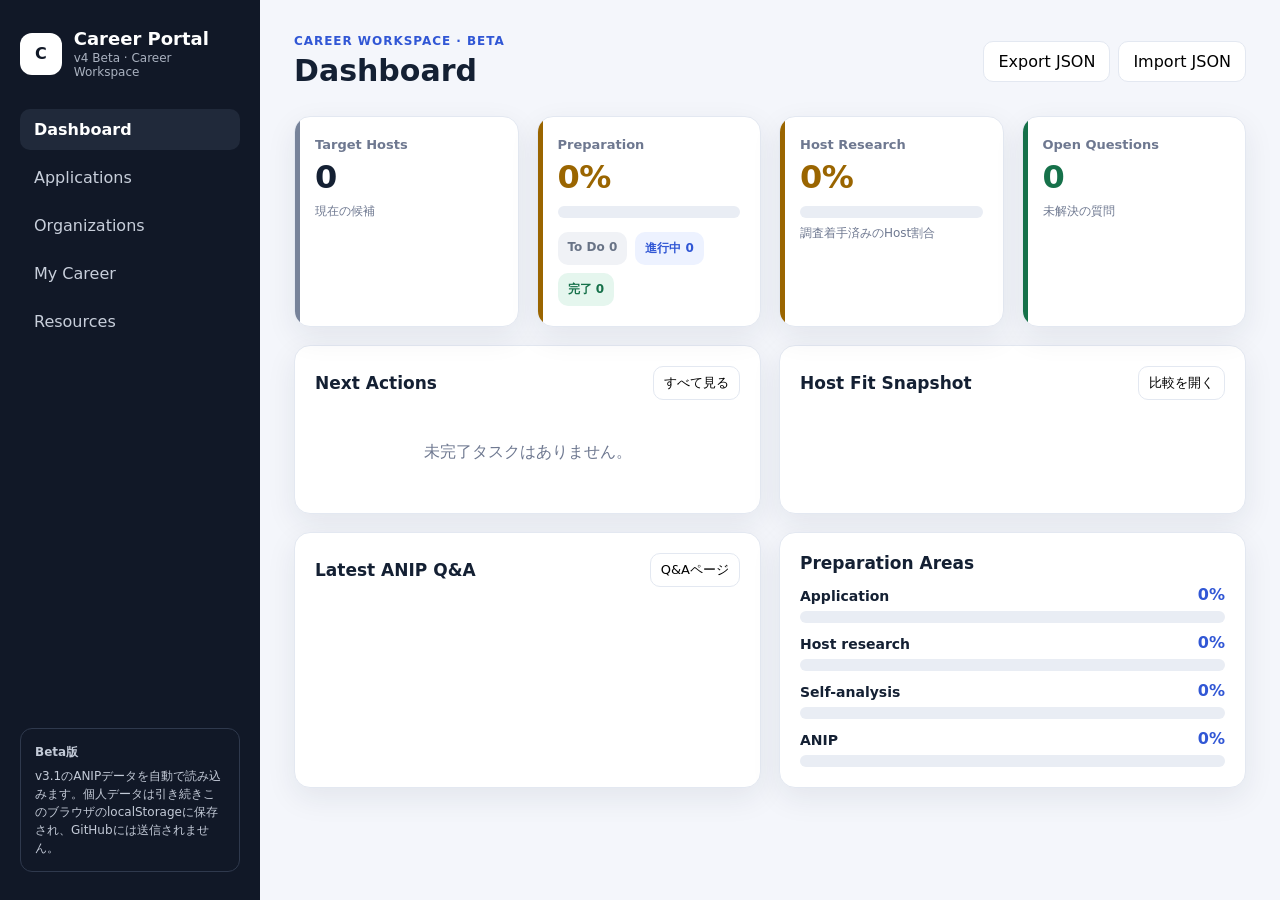
==== index.html @ dc794998 "Create Career Portal v4 beta shell" ====
<!DOCTYPE html>
<html lang="ja">
<head>
  <meta charset="UTF-8" />
  <meta name="viewport" content="width=device-width, initial-scale=1.0" />
  <title>Career Portal v4 Beta</title>
  <link rel="stylesheet" href="styles.css" />
</head>
<body>
  <div class="app-shell">
    <aside class="sidebar">
      <div class="brand"><div class="brand-mark">C</div><div><h1>Career Portal</h1><p>v4 Beta · Career Workspace</p></div></div>
      <nav class="nav">
        <button class="nav-btn active" data-view="dashboard">Dashboard</button>
        <button class="nav-btn" data-view="applications">Applications</button>
        <button class="nav-btn" data-view="organizations">Organizations</button>
        <button class="nav-btn" data-view="career">My Career</button>
        <button class="nav-btn" data-view="resources">Resources</button>
      </nav>
      <div class="sidebar-note"><strong>Beta版</strong><p>v3.1のANIPデータを自動で読み込みます。個人データは引き続きこのブラウザのlocalStorageに保存され、GitHubには送信されません。</p></div>
    </aside>
    <main class="main">
      <header class="topbar"><div><p class="eyebrow">CAREER WORKSPACE · BETA</p><h2 id="page-title">Dashboard</h2></div><div class="top-actions"><button id="export-btn" class="ghost-btn">Export JSON</button><button id="import-btn" class="ghost-btn">Import JSON</button></div><input id="import-file" type="file" accept="application/json,.json" hidden></header>
      <section id="dashboard" class="view active-view"></section>
      <section id="applications" class="view"></section>
      <section id="organizations" class="view"></section>
      <section id="career" class="view"></section>
      <section id="resources" class="view"></section>
    </main>
  </div>
  <div id="modal" class="modal hidden"><div class="modal-backdrop" data-close-modal></div><div class="modal-card"><button class="modal-close" data-close-modal>×</button><div id="modal-content"></div></div></div>
  <script src="app.js"></script>
</body>
</html>
---- styles.css ----
:root{--bg:#f4f6fb;--panel:#fff;--text:#142033;--muted:#6e7890;--line:#e3e8f1;--accent:#3157d5;--accent-soft:#edf2ff;--good:#16714a;--good-soft:#e5f6ee;--warn:#9a6500;--warn-soft:#fff3d7;--danger:#a23d3d;--todo:#687386;--todo-soft:#f0f2f6;--shadow:0 10px 30px rgba(24,36,64,.08)}
*{box-sizing:border-box}body{margin:0;font-family:Inter,ui-sans-serif,system-ui,-apple-system,BlinkMacSystemFont,"Segoe UI",sans-serif;color:var(--text);background:var(--bg)}button,input,textarea,select{font:inherit}button{cursor:pointer}.app-shell{min-height:100vh;display:grid;grid-template-columns:260px 1fr}.sidebar{background:#111827;color:#fff;padding:28px 20px;display:flex;flex-direction:column;gap:30px;position:sticky;top:0;height:100vh;overflow:auto}.brand{display:flex;align-items:center;gap:12px}.brand-mark{width:42px;height:42px;border-radius:12px;display:grid;place-items:center;background:#fff;color:#111827;font-weight:900}.brand h1{margin:0;font-size:18px}.brand p{margin:2px 0 0;font-size:12px;color:#aab2c0}.nav{display:grid;gap:7px}.nav-btn{border:0;background:transparent;color:#c8cfdb;text-align:left;padding:11px 14px;border-radius:10px}.nav-btn:hover,.nav-btn.active{background:#20293a;color:#fff;font-weight:750}.sidebar-note{margin-top:auto;padding:14px;border:1px solid #2f394d;border-radius:12px;color:#c3cad7;font-size:12px;line-height:1.5}.sidebar-note p{margin:6px 0 0}.main{padding:34px;min-width:0}.topbar{display:flex;align-items:center;justify-content:space-between;gap:20px;margin-bottom:28px}.eyebrow{margin:0 0 5px;color:var(--accent);font-size:12px;font-weight:900;letter-spacing:.08em}.topbar h2{margin:0;font-size:30px}.ghost-btn,.primary-btn,.small-btn,.danger-btn,.calendar-btn{border-radius:10px;padding:10px 14px;border:1px solid var(--line);background:#fff}.primary-btn{background:var(--accent);color:#fff;border-color:var(--accent);font-weight:750}.danger-btn{color:var(--danger)}.small-btn,.calendar-btn{padding:7px 10px;font-size:13px}.calendar-btn{color:var(--accent);font-weight:700}.view{display:none}.active-view{display:block}.grid{display:grid;gap:18px}.grid-4{grid-template-columns:repeat(4,minmax(0,1fr))}.grid-2{grid-template-columns:repeat(2,minmax(0,1fr))}.card{background:var(--panel);border:1px solid var(--line);border-radius:16px;padding:20px;box-shadow:var(--shadow)}.card h3{margin:0 0 14px;font-size:17px}.metric-card{position:relative;overflow:hidden}.metric-card::before{content:"";position:absolute;inset:0 auto 0 0;width:5px;background:var(--accent)}.metric-card.good::before{background:var(--good)}.metric-card.warn::before{background:var(--warn)}.metric-card.neutral::before{background:#77839a}.metric-label{color:var(--muted);font-size:13px;font-weight:750}.metric-value{font-size:32px;font-weight:900;margin-top:6px;letter-spacing:-.02em}.metric-foot{font-size:12px;color:var(--muted);margin-top:7px}.metric-card.good .metric-value{color:var(--good)}.metric-card.warn .metric-value{color:var(--warn)}.section-head{display:flex;align-items:center;justify-content:space-between;gap:14px;margin-bottom:12px}.section-head h3{margin:0}.list{display:grid;gap:10px}.list-row{display:flex;align-items:center;justify-content:space-between;gap:12px;padding:12px 0;border-bottom:1px solid var(--line)}.list-row:last-child{border-bottom:0}.row-main{min-width:0}.row-title{font-weight:800}.row-sub{color:var(--muted);font-size:12px;margin-top:3px}.badge{display:inline-flex;align-items:center;padding:6px 10px;border-radius:999px;font-size:12px;font-weight:800;background:var(--todo-soft);color:var(--todo)}.badge.done{background:var(--good-soft);color:var(--good)}.badge.progress{background:var(--accent-soft);color:var(--accent)}.badge.ready{background:var(--warn-soft);color:var(--warn)}.progress-wrap{margin-top:10px}.progress-label{display:flex;justify-content:space-between;align-items:end;margin-bottom:7px}.progress-label strong{font-size:14px}.progress-label span{font-weight:900;color:var(--accent)}.progress{height:12px;border-radius:999px;background:#e9edf4;overflow:hidden}.progress>span{display:block;height:100%;background:linear-gradient(90deg,#3157d5,#6481e5);border-radius:999px;transition:width .2s}.progress.good>span{background:linear-gradient(90deg,#16714a,#42a477)}.status-strip{display:flex;gap:8px;flex-wrap:wrap;margin-top:14px}.status-count{padding:8px 10px;border-radius:10px;font-size:12px;font-weight:800}.status-count.todo{background:var(--todo-soft);color:var(--todo)}.status-count.progressing{background:var(--accent-soft);color:var(--accent)}.status-count.done{background:var(--good-soft);color:var(--good)}.host-card{transition:transform .15s ease,box-shadow .15s ease}.host-card:hover{transform:translateY(-2px);box-shadow:0 14px 34px rgba(31,42,68,.11)}.host-top{display:flex;justify-content:space-between;gap:12px;align-items:flex-start}.host-name{margin:0;font-size:21px}.stars{color:#bc8500;letter-spacing:1px;font-weight:800}.tags{display:flex;gap:8px;flex-wrap:wrap;margin:14px 0}.tag{padding:5px 8px;border-radius:8px;background:var(--accent-soft);color:#3a4ba4;font-size:12px;font-weight:700}.host-notes{color:var(--muted);font-size:13px;line-height:1.5;min-height:40px}.toolbar{display:flex;flex-wrap:wrap;gap:10px;margin-bottom:16px}.input,.textarea,.select{width:100%;border:1px solid var(--line);border-radius:10px;padding:10px 12px;background:#fff;color:var(--text)}.textarea{min-height:110px;resize:vertical}.form-grid{display:grid;grid-template-columns:1fr 1fr;gap:14px}.form-field{display:grid;gap:6px}.form-field label{font-size:12px;color:var(--muted);font-weight:800}.form-actions{display:flex;justify-content:flex-end;gap:10px;margin-top:16px}.checkline{display:flex;align-items:flex-start;gap:10px}.checkline input{margin-top:4px}.checkline.done .row-title{text-decoration:line-through;color:var(--muted)}.note-box{padding:14px;background:#f8f9fc;border:1px solid var(--line);border-radius:12px;line-height:1.55}.note-box+.note-box{margin-top:10px}.empty{color:var(--muted);text-align:center;padding:30px 10px}.modal{position:fixed;inset:0;z-index:30;display:grid;place-items:center;padding:24px}.modal.hidden{display:none}.modal-backdrop{position:absolute;inset:0;background:rgba(12,18,30,.45)}.modal-card{position:relative;z-index:1;width:min(820px,100%);max-height:88vh;overflow:auto;background:#fff;border-radius:18px;padding:24px;box-shadow:0 22px 60px rgba(0,0,0,.25)}.modal-close{position:absolute;top:12px;right:14px;border:0;background:transparent;font-size:28px;color:#7a8396}.modal h3{margin-top:0}.detail-grid{display:grid;gap:18px}.detail-section h4{margin:0 0 8px}.kv{display:grid;grid-template-columns:130px 1fr;gap:8px;font-size:14px}.muted{color:var(--muted)}.compare-wrap{overflow:auto}.compare-table{width:100%;border-collapse:separate;border-spacing:0;min-width:820px}.compare-table th,.compare-table td{border-bottom:1px solid var(--line);border-right:1px solid var(--line);padding:13px;text-align:center;vertical-align:middle}.compare-table th:first-child,.compare-table td:first-child{text-align:left;font-weight:800;position:sticky;left:0;background:#fff;z-index:1}.compare-table thead th{background:#f7f9fd;font-size:13px}.compare-score{font-size:20px;font-weight:900}.score-5,.score-4{color:var(--good)}.score-3{color:var(--warn)}.score-2,.score-1{color:var(--danger)}.qa-card{border-left:4px solid var(--accent)}.qa-date{font-size:12px;color:var(--accent);font-weight:900}.link-list{display:grid;gap:12px}.link-item{display:flex;justify-content:space-between;gap:14px;padding:13px;border:1px solid var(--line);border-radius:12px;background:#fff}.link-item a{color:var(--accent);font-weight:800;text-decoration:none}.link-item a:hover{text-decoration:underline}.link-meta{font-size:12px;color:var(--muted);margin-top:4px}.action-row{display:flex;gap:7px;flex-wrap:wrap;justify-content:flex-end}
@media(max-width:1000px){.grid-4{grid-template-columns:repeat(2,minmax(0,1fr))}.grid-2{grid-template-columns:1fr}}@media(max-width:760px){.app-shell{grid-template-columns:1fr}.sidebar{position:static;height:auto}.nav{grid-template-columns:repeat(2,minmax(0,1fr))}.main{padding:20px}.grid-4{grid-template-columns:1fr}.form-grid{grid-template-columns:1fr}.topbar{align-items:flex-start}.list-row{align-items:flex-start;flex-direction:column}.action-row{justify-content:flex-start}}
.top-actions{display:flex;gap:8px;flex-wrap:wrap;justify-content:flex-end}.backup-card h3{margin-top:12px}.backup-card p{line-height:1.65;min-height:76px}.backup-card .small-btn{margin-left:7px}.backup-icon{width:44px;height:44px;border-radius:12px;display:grid;place-items:center;background:var(--accent-soft);color:var(--accent);font-size:25px;font-weight:900}.data-summary{display:grid;grid-template-columns:repeat(5,minmax(0,1fr));gap:10px}.data-summary>div{padding:16px;border-radius:12px;background:#f7f9fd;text-align:center;border:1px solid var(--line)}.data-summary strong{display:block;font-size:25px;font-weight:900;color:var(--accent)}.data-summary span{display:block;margin-top:4px;font-size:12px;color:var(--muted);font-weight:700}.backup-tip{margin-top:16px;padding:13px 15px;border-radius:12px;background:var(--good-soft);color:#195e43;font-size:13px;line-height:1.6}.toast{position:fixed;right:24px;bottom:24px;z-index:80;background:#111827;color:#fff;padding:12px 16px;border-radius:11px;box-shadow:0 12px 30px rgba(0,0,0,.2);font-size:13px;font-weight:750;opacity:0;transform:translateY(8px);pointer-events:none;transition:.2s}.toast.show{opacity:1;transform:translateY(0)}
@media(max-width:760px){.top-actions{justify-content:flex-start}.data-summary{grid-template-columns:repeat(2,minmax(0,1fr))}.backup-card p{min-height:auto}}
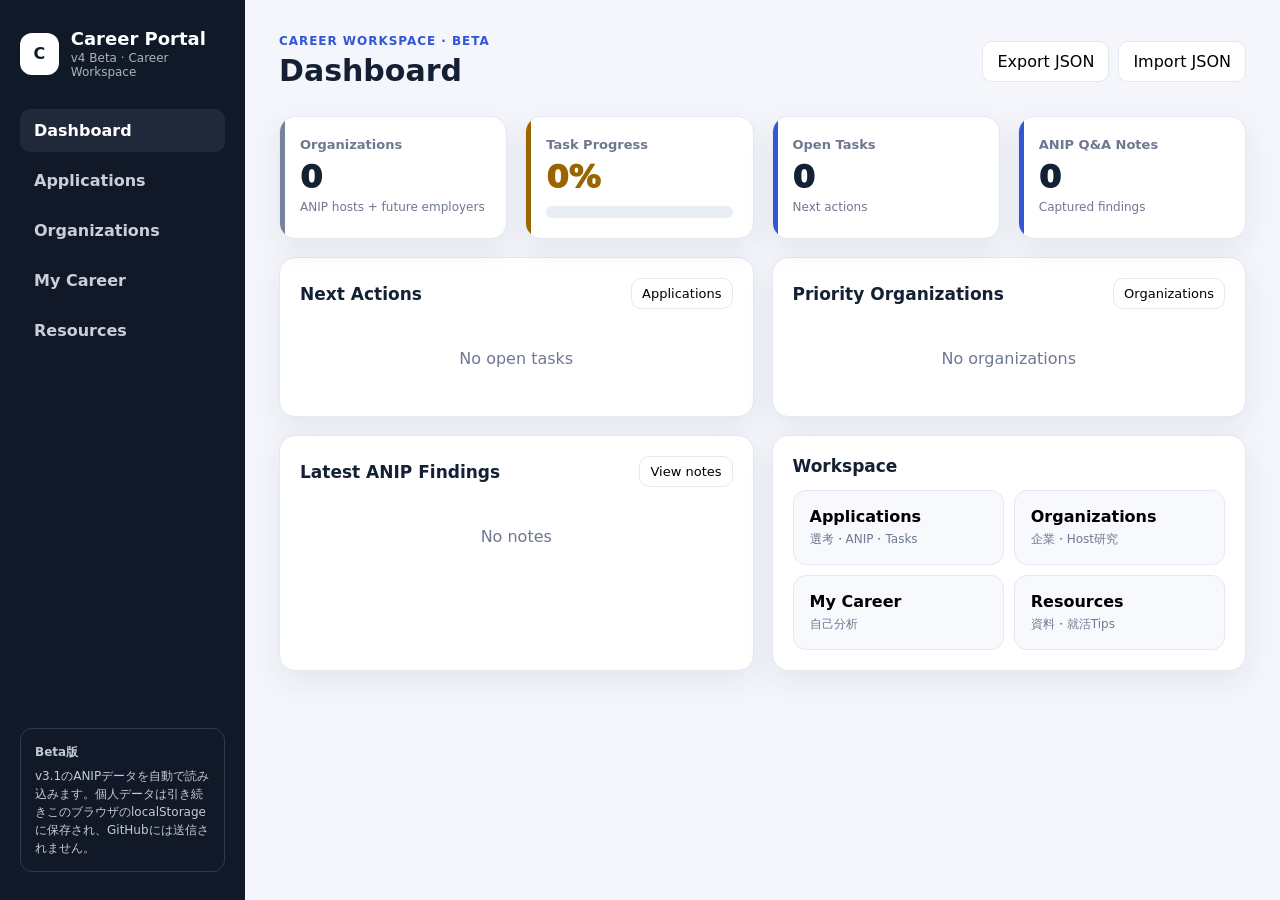
==== commit 9d77751c: "Bust cache for Career Portal v4 beta assets" ====
--- a/index.html
+++ b/index.html
@@ -4,7 +4,7 @@
   <meta charset="UTF-8" />
   <meta name="viewport" content="width=device-width, initial-scale=1.0" />
   <title>Career Portal v4 Beta</title>
-  <link rel="stylesheet" href="styles.css" />
+  <link rel="stylesheet" href="styles.css?v=4-beta-2" />
 </head>
 <body>
   <div class="app-shell">
@@ -29,6 +29,6 @@
     </main>
   </div>
   <div id="modal" class="modal hidden"><div class="modal-backdrop" data-close-modal></div><div class="modal-card"><button class="modal-close" data-close-modal>×</button><div id="modal-content"></div></div></div>
-  <script src="app.js"></script>
+  <script src="app.js?v=4-beta-2"></script>
 </body>
 </html>
--- a/styles.css
+++ b/styles.css
@@ -1,5 +1 @@
-:root{--bg:#f4f6fb;--panel:#fff;--text:#142033;--muted:#6e7890;--line:#e3e8f1;--accent:#3157d5;--accent-soft:#edf2ff;--good:#16714a;--good-soft:#e5f6ee;--warn:#9a6500;--warn-soft:#fff3d7;--danger:#a23d3d;--todo:#687386;--todo-soft:#f0f2f6;--shadow:0 10px 30px rgba(24,36,64,.08)}
-*{box-sizing:border-box}body{margin:0;font-family:Inter,ui-sans-serif,system-ui,-apple-system,BlinkMacSystemFont,"Segoe UI",sans-serif;color:var(--text);background:var(--bg)}button,input,textarea,select{font:inherit}button{cursor:pointer}.app-shell{min-height:100vh;display:grid;grid-template-columns:260px 1fr}.sidebar{background:#111827;color:#fff;padding:28px 20px;display:flex;flex-direction:column;gap:30px;position:sticky;top:0;height:100vh;overflow:auto}.brand{display:flex;align-items:center;gap:12px}.brand-mark{width:42px;height:42px;border-radius:12px;display:grid;place-items:center;background:#fff;color:#111827;font-weight:900}.brand h1{margin:0;font-size:18px}.brand p{margin:2px 0 0;font-size:12px;color:#aab2c0}.nav{display:grid;gap:7px}.nav-btn{border:0;background:transparent;color:#c8cfdb;text-align:left;padding:11px 14px;border-radius:10px}.nav-btn:hover,.nav-btn.active{background:#20293a;color:#fff;font-weight:750}.sidebar-note{margin-top:auto;padding:14px;border:1px solid #2f394d;border-radius:12px;color:#c3cad7;font-size:12px;line-height:1.5}.sidebar-note p{margin:6px 0 0}.main{padding:34px;min-width:0}.topbar{display:flex;align-items:center;justify-content:space-between;gap:20px;margin-bottom:28px}.eyebrow{margin:0 0 5px;color:var(--accent);font-size:12px;font-weight:900;letter-spacing:.08em}.topbar h2{margin:0;font-size:30px}.ghost-btn,.primary-btn,.small-btn,.danger-btn,.calendar-btn{border-radius:10px;padding:10px 14px;border:1px solid var(--line);background:#fff}.primary-btn{background:var(--accent);color:#fff;border-color:var(--accent);font-weight:750}.danger-btn{color:var(--danger)}.small-btn,.calendar-btn{padding:7px 10px;font-size:13px}.calendar-btn{color:var(--accent);font-weight:700}.view{display:none}.active-view{display:block}.grid{display:grid;gap:18px}.grid-4{grid-template-columns:repeat(4,minmax(0,1fr))}.grid-2{grid-template-columns:repeat(2,minmax(0,1fr))}.card{background:var(--panel);border:1px solid var(--line);border-radius:16px;padding:20px;box-shadow:var(--shadow)}.card h3{margin:0 0 14px;font-size:17px}.metric-card{position:relative;overflow:hidden}.metric-card::before{content:"";position:absolute;inset:0 auto 0 0;width:5px;background:var(--accent)}.metric-card.good::before{background:var(--good)}.metric-card.warn::before{background:var(--warn)}.metric-card.neutral::before{background:#77839a}.metric-label{color:var(--muted);font-size:13px;font-weight:750}.metric-value{font-size:32px;font-weight:900;margin-top:6px;letter-spacing:-.02em}.metric-foot{font-size:12px;color:var(--muted);margin-top:7px}.metric-card.good .metric-value{color:var(--good)}.metric-card.warn .metric-value{color:var(--warn)}.section-head{display:flex;align-items:center;justify-content:space-between;gap:14px;margin-bottom:12px}.section-head h3{margin:0}.list{display:grid;gap:10px}.list-row{display:flex;align-items:center;justify-content:space-between;gap:12px;padding:12px 0;border-bottom:1px solid var(--line)}.list-row:last-child{border-bottom:0}.row-main{min-width:0}.row-title{font-weight:800}.row-sub{color:var(--muted);font-size:12px;margin-top:3px}.badge{display:inline-flex;align-items:center;padding:6px 10px;border-radius:999px;font-size:12px;font-weight:800;background:var(--todo-soft);color:var(--todo)}.badge.done{background:var(--good-soft);color:var(--good)}.badge.progress{background:var(--accent-soft);color:var(--accent)}.badge.ready{background:var(--warn-soft);color:var(--warn)}.progress-wrap{margin-top:10px}.progress-label{display:flex;justify-content:space-between;align-items:end;margin-bottom:7px}.progress-label strong{font-size:14px}.progress-label span{font-weight:900;color:var(--accent)}.progress{height:12px;border-radius:999px;background:#e9edf4;overflow:hidden}.progress>span{display:block;height:100%;background:linear-gradient(90deg,#3157d5,#6481e5);border-radius:999px;transition:width .2s}.progress.good>span{background:linear-gradient(90deg,#16714a,#42a477)}.status-strip{display:flex;gap:8px;flex-wrap:wrap;margin-top:14px}.status-count{padding:8px 10px;border-radius:10px;font-size:12px;font-weight:800}.status-count.todo{background:var(--todo-soft);color:var(--todo)}.status-count.progressing{background:var(--accent-soft);color:var(--accent)}.status-count.done{background:var(--good-soft);color:var(--good)}.host-card{transition:transform .15s ease,box-shadow .15s ease}.host-card:hover{transform:translateY(-2px);box-shadow:0 14px 34px rgba(31,42,68,.11)}.host-top{display:flex;justify-content:space-between;gap:12px;align-items:flex-start}.host-name{margin:0;font-size:21px}.stars{color:#bc8500;letter-spacing:1px;font-weight:800}.tags{display:flex;gap:8px;flex-wrap:wrap;margin:14px 0}.tag{padding:5px 8px;border-radius:8px;background:var(--accent-soft);color:#3a4ba4;font-size:12px;font-weight:700}.host-notes{color:var(--muted);font-size:13px;line-height:1.5;min-height:40px}.toolbar{display:flex;flex-wrap:wrap;gap:10px;margin-bottom:16px}.input,.textarea,.select{width:100%;border:1px solid var(--line);border-radius:10px;padding:10px 12px;background:#fff;color:var(--text)}.textarea{min-height:110px;resize:vertical}.form-grid{display:grid;grid-template-columns:1fr 1fr;gap:14px}.form-field{display:grid;gap:6px}.form-field label{font-size:12px;color:var(--muted);font-weight:800}.form-actions{display:flex;justify-content:flex-end;gap:10px;margin-top:16px}.checkline{display:flex;align-items:flex-start;gap:10px}.checkline input{margin-top:4px}.checkline.done .row-title{text-decoration:line-through;color:var(--muted)}.note-box{padding:14px;background:#f8f9fc;border:1px solid var(--line);border-radius:12px;line-height:1.55}.note-box+.note-box{margin-top:10px}.empty{color:var(--muted);text-align:center;padding:30px 10px}.modal{position:fixed;inset:0;z-index:30;display:grid;place-items:center;padding:24px}.modal.hidden{display:none}.modal-backdrop{position:absolute;inset:0;background:rgba(12,18,30,.45)}.modal-card{position:relative;z-index:1;width:min(820px,100%);max-height:88vh;overflow:auto;background:#fff;border-radius:18px;padding:24px;box-shadow:0 22px 60px rgba(0,0,0,.25)}.modal-close{position:absolute;top:12px;right:14px;border:0;background:transparent;font-size:28px;color:#7a8396}.modal h3{margin-top:0}.detail-grid{display:grid;gap:18px}.detail-section h4{margin:0 0 8px}.kv{display:grid;grid-template-columns:130px 1fr;gap:8px;font-size:14px}.muted{color:var(--muted)}.compare-wrap{overflow:auto}.compare-table{width:100%;border-collapse:separate;border-spacing:0;min-width:820px}.compare-table th,.compare-table td{border-bottom:1px solid var(--line);border-right:1px solid var(--line);padding:13px;text-align:center;vertical-align:middle}.compare-table th:first-child,.compare-table td:first-child{text-align:left;font-weight:800;position:sticky;left:0;background:#fff;z-index:1}.compare-table thead th{background:#f7f9fd;font-size:13px}.compare-score{font-size:20px;font-weight:900}.score-5,.score-4{color:var(--good)}.score-3{color:var(--warn)}.score-2,.score-1{color:var(--danger)}.qa-card{border-left:4px solid var(--accent)}.qa-date{font-size:12px;color:var(--accent);font-weight:900}.link-list{display:grid;gap:12px}.link-item{display:flex;justify-content:space-between;gap:14px;padding:13px;border:1px solid var(--line);border-radius:12px;background:#fff}.link-item a{color:var(--accent);font-weight:800;text-decoration:none}.link-item a:hover{text-decoration:underline}.link-meta{font-size:12px;color:var(--muted);margin-top:4px}.action-row{display:flex;gap:7px;flex-wrap:wrap;justify-content:flex-end}
-@media(max-width:1000px){.grid-4{grid-template-columns:repeat(2,minmax(0,1fr))}.grid-2{grid-template-columns:1fr}}@media(max-width:760px){.app-shell{grid-template-columns:1fr}.sidebar{position:static;height:auto}.nav{grid-template-columns:repeat(2,minmax(0,1fr))}.main{padding:20px}.grid-4{grid-template-columns:1fr}.form-grid{grid-template-columns:1fr}.topbar{align-items:flex-start}.list-row{align-items:flex-start;flex-direction:column}.action-row{justify-content:flex-start}}
-.top-actions{display:flex;gap:8px;flex-wrap:wrap;justify-content:flex-end}.backup-card h3{margin-top:12px}.backup-card p{line-height:1.65;min-height:76px}.backup-card .small-btn{margin-left:7px}.backup-icon{width:44px;height:44px;border-radius:12px;display:grid;place-items:center;background:var(--accent-soft);color:var(--accent);font-size:25px;font-weight:900}.data-summary{display:grid;grid-template-columns:repeat(5,minmax(0,1fr));gap:10px}.data-summary>div{padding:16px;border-radius:12px;background:#f7f9fd;text-align:center;border:1px solid var(--line)}.data-summary strong{display:block;font-size:25px;font-weight:900;color:var(--accent)}.data-summary span{display:block;margin-top:4px;font-size:12px;color:var(--muted);font-weight:700}.backup-tip{margin-top:16px;padding:13px 15px;border-radius:12px;background:var(--good-soft);color:#195e43;font-size:13px;line-height:1.6}.toast{position:fixed;right:24px;bottom:24px;z-index:80;background:#111827;color:#fff;padding:12px 16px;border-radius:11px;box-shadow:0 12px 30px rgba(0,0,0,.2);font-size:13px;font-weight:750;opacity:0;transform:translateY(8px);pointer-events:none;transition:.2s}.toast.show{opacity:1;transform:translateY(0)}
-@media(max-width:760px){.top-actions{justify-content:flex-start}.data-summary{grid-template-columns:repeat(2,minmax(0,1fr))}.backup-card p{min-height:auto}}
+:root{--bg:#f4f6fb;--panel:#fff;--text:#142033;--muted:#6e7890;--line:#e3e8f1;--accent:#3157d5;--accent-soft:#edf2ff;--good:#16714a;--good-soft:#e5f6ee;--warn:#9a6500;--warn-soft:#fff3d7;--danger:#a23d3d;--todo:#687386;--todo-soft:#f0f2f6;--shadow:0 10px 30px rgba(24,36,64,.08)}*{box-sizing:border-box}body{margin:0;font-family:Inter,ui-sans-serif,system-ui,-apple-system,BlinkMacSystemFont,"Segoe UI",sans-serif;color:var(--text);background:var(--bg)}button,input,textarea,select{font:inherit}button{cursor:pointer}.app-shell{min-height:100vh;display:grid;grid-template-columns:245px 1fr}.sidebar{background:#111827;color:#fff;padding:28px 20px;display:flex;flex-direction:column;gap:30px;position:sticky;top:0;height:100vh;overflow:auto}.brand{display:flex;align-items:center;gap:12px}.brand-mark{width:42px;height:42px;border-radius:12px;display:grid;place-items:center;background:#fff;color:#111827;font-weight:900}.brand h1{margin:0;font-size:18px}.brand p{margin:2px 0 0;font-size:12px;color:#aab2c0}.nav{display:grid;gap:7px}.nav-btn{border:0;background:transparent;color:#c8cfdb;text-align:left;padding:12px 14px;border-radius:10px;font-weight:650}.nav-btn:hover,.nav-btn.active{background:#20293a;color:#fff;font-weight:800}.sidebar-note{margin-top:auto;padding:14px;border:1px solid #2f394d;border-radius:12px;color:#c3cad7;font-size:12px;line-height:1.5}.sidebar-note p{margin:6px 0 0}.main{padding:34px;min-width:0}.topbar{display:flex;align-items:center;justify-content:space-between;gap:20px;margin-bottom:28px}.eyebrow{margin:0 0 5px;color:var(--accent);font-size:12px;font-weight:900;letter-spacing:.08em}.topbar h2{margin:0;font-size:30px}.top-actions,.toolbar,.action-row,.form-actions,.subtabs{display:flex;gap:9px;flex-wrap:wrap}.ghost-btn,.primary-btn,.small-btn,.calendar-btn{border-radius:10px;padding:10px 14px;border:1px solid var(--line);background:#fff}.primary-btn{background:var(--accent);color:#fff;border-color:var(--accent);font-weight:800}.small-btn,.calendar-btn{padding:7px 10px;font-size:13px}.calendar-btn{color:var(--accent);font-weight:750}.view{display:none}.active-view{display:block}.grid{display:grid;gap:18px}.grid-4{grid-template-columns:repeat(4,minmax(0,1fr))}.grid-2{grid-template-columns:repeat(2,minmax(0,1fr))}.card{background:var(--panel);border:1px solid var(--line);border-radius:16px;padding:20px;box-shadow:var(--shadow)}.card h3{margin:0 0 14px;font-size:17px}.card h4{margin:16px 0 7px;font-size:13px}.metric-card{position:relative;overflow:hidden}.metric-card:before{content:"";position:absolute;inset:0 auto 0 0;width:5px;background:var(--accent)}.metric-card.good:before{background:var(--good)}.metric-card.warn:before{background:var(--warn)}.metric-card.neutral:before{background:#77839a}.metric-label{color:var(--muted);font-size:13px;font-weight:800}.metric-value{font-size:32px;font-weight:950;margin-top:6px}.metric-foot,.row-sub,.muted{font-size:12px;color:var(--muted);margin-top:4px}.metric-card.good .metric-value{color:var(--good)}.metric-card.warn .metric-value{color:var(--warn)}.section-head,.list-row,.host-top,.link-item{display:flex;align-items:center;justify-content:space-between;gap:12px}.section-head{margin-bottom:12px}.section-head h3{margin:0}.list{display:grid;gap:2px}.list-row{padding:12px 0;border-bottom:1px solid var(--line)}.list-row:last-child{border:0}.row-title{font-weight:800}.badge{display:inline-flex;padding:6px 10px;border-radius:999px;font-size:12px;font-weight:850;background:var(--todo-soft);color:var(--todo)}.badge.done{background:var(--good-soft);color:var(--good)}.badge.progress{background:var(--accent-soft);color:var(--accent)}.badge.ready{background:var(--warn-soft);color:var(--warn)}.progress-wrap{margin-top:10px}.progress{height:12px;border-radius:999px;background:#e9edf4;overflow:hidden}.progress>span{display:block;height:100%;background:linear-gradient(90deg,#3157d5,#6481e5)}.progress.good>span{background:linear-gradient(90deg,#16714a,#42a477)}.stars{color:#bc8500;letter-spacing:1px;font-weight:850}.host-name{margin:0;font-size:21px}.tags{display:flex;gap:7px;flex-wrap:wrap;margin:14px 0}.tag{padding:5px 8px;border-radius:8px;background:var(--accent-soft);color:#3a4ba4;font-size:12px;font-weight:750}.host-notes{color:var(--muted);font-size:13px;line-height:1.55;min-height:42px}.host-card:hover{transform:translateY(-2px);transition:.15s}.note-box{padding:14px;background:#f8f9fc;border:1px solid var(--line);border-radius:12px;line-height:1.55;white-space:pre-wrap}.note-box+.note-box{margin-top:10px}.qa-card{border-left:4px solid var(--accent)}.qa-date{font-size:12px;color:var(--accent);font-weight:900}.input,.textarea,.select{width:100%;border:1px solid var(--line);border-radius:10px;padding:10px 12px;background:#fff;color:var(--text)}.textarea{min-height:115px;resize:vertical}.form-field{display:grid;gap:6px;margin-top:12px}.form-field label{font-size:12px;color:var(--muted);font-weight:850}.form-grid{display:grid;grid-template-columns:1fr 1fr;gap:14px}.form-actions{justify-content:flex-end;margin-top:16px}.checkline{display:flex;align-items:flex-start;gap:10px}.checkline input{margin-top:4px}.checkline.done .row-title{text-decoration:line-through;color:var(--muted)}.modal{position:fixed;inset:0;z-index:30;display:grid;place-items:center;padding:24px}.modal.hidden{display:none}.modal-backdrop{position:absolute;inset:0;background:rgba(12,18,30,.45)}.modal-card{position:relative;z-index:1;width:min(820px,100%);max-height:88vh;overflow:auto;background:#fff;border-radius:18px;padding:24px;box-shadow:0 22px 60px rgba(0,0,0,.25)}.modal-close{position:absolute;top:12px;right:14px;border:0;background:transparent;font-size:28px;color:#7a8396}.detail-grid{display:grid;gap:18px}.detail-section h4{margin:0 0 8px}.link-list{display:grid;gap:10px}.link-item{padding:13px;border:1px solid var(--line);border-radius:12px}.link-item a{color:var(--accent);font-weight:800;text-decoration:none}.link-meta{font-size:12px;color:var(--muted);margin-top:4px}.empty{color:var(--muted);text-align:center;padding:28px 10px}.subtabs{margin-bottom:16px;border-bottom:1px solid var(--line)}.subtab{border:0;background:transparent;padding:10px 14px;color:var(--muted);font-weight:750;border-bottom:3px solid transparent}.subtab.active{color:var(--accent);border-color:var(--accent)}.hub-grid{display:grid;grid-template-columns:1fr 1fr;gap:10px}.hub-grid button{border:1px solid var(--line);border-radius:13px;background:#f8f9fc;padding:16px;text-align:left}.hub-grid button:hover{border-color:#b7c4ed;background:var(--accent-soft)}.hub-grid strong,.hub-grid span{display:block}.hub-grid span{font-size:12px;color:var(--muted);margin-top:5px}@media(max-width:1000px){.grid-4{grid-template-columns:repeat(2,1fr)}.grid-2{grid-template-columns:1fr}}@media(max-width:760px){.app-shell{grid-template-columns:1fr}.sidebar{position:static;height:auto}.nav{grid-template-columns:repeat(2,1fr)}.main{padding:20px}.grid-4,.form-grid{grid-template-columns:1fr}.topbar,.list-row{align-items:flex-start;flex-direction:column}.hub-grid{grid-template-columns:1fr}}
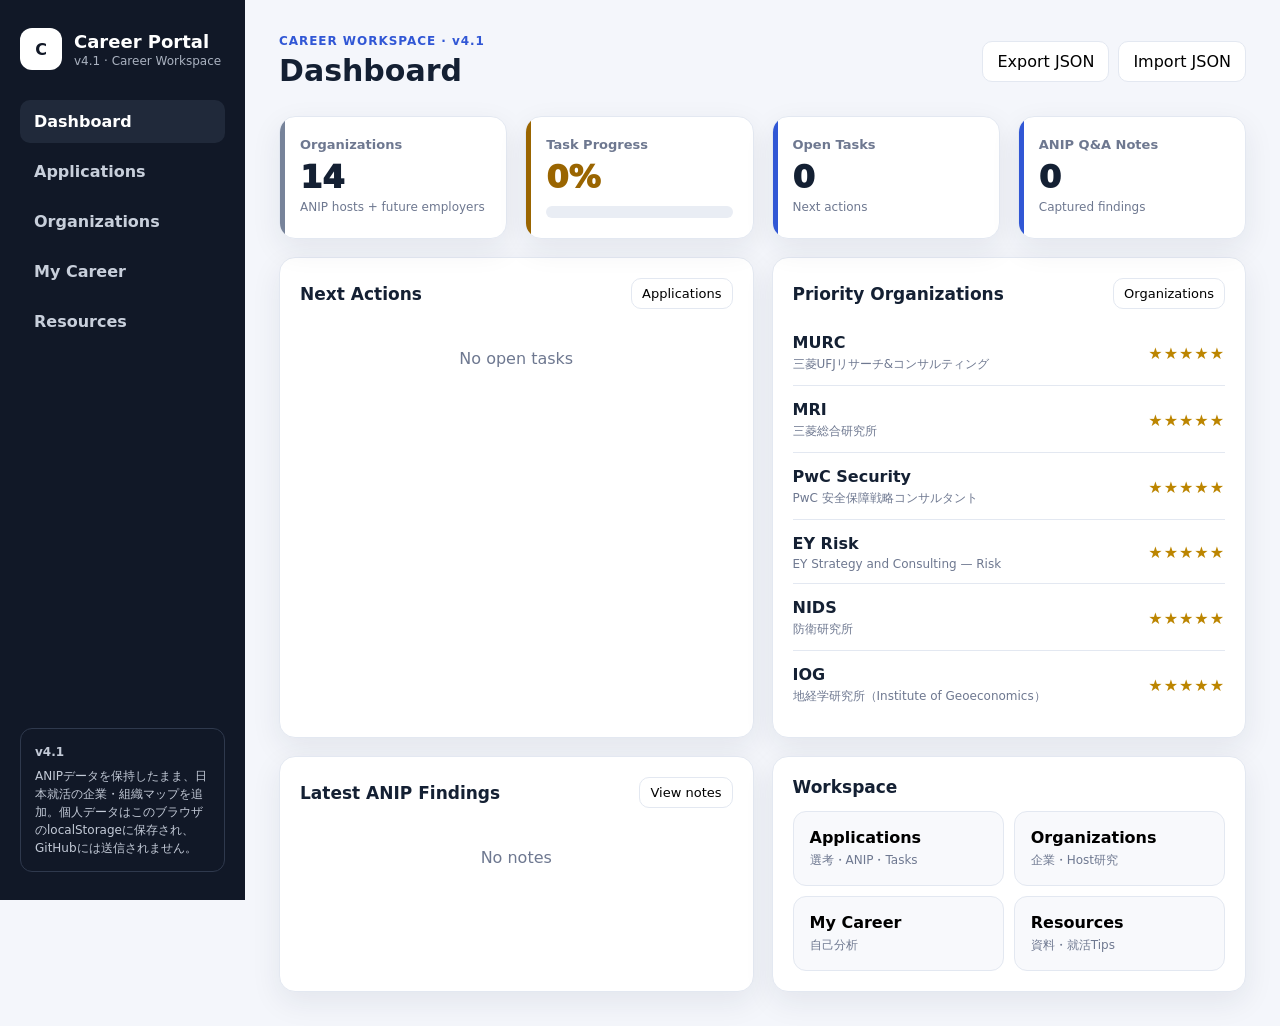
==== commit 84731902: "Load Career Map v4.1 extension" ====
--- a/index.html
+++ b/index.html
@@ -3,13 +3,13 @@
 <head>
   <meta charset="UTF-8" />
   <meta name="viewport" content="width=device-width, initial-scale=1.0" />
-  <title>Career Portal v4 Beta</title>
+  <title>Career Portal v4.1</title>
   <link rel="stylesheet" href="styles.css?v=4-beta-2" />
 </head>
 <body>
   <div class="app-shell">
     <aside class="sidebar">
-      <div class="brand"><div class="brand-mark">C</div><div><h1>Career Portal</h1><p>v4 Beta · Career Workspace</p></div></div>
+      <div class="brand"><div class="brand-mark">C</div><div><h1>Career Portal</h1><p>v4.1 · Career Workspace</p></div></div>
       <nav class="nav">
         <button class="nav-btn active" data-view="dashboard">Dashboard</button>
         <button class="nav-btn" data-view="applications">Applications</button>
@@ -17,10 +17,10 @@
         <button class="nav-btn" data-view="career">My Career</button>
         <button class="nav-btn" data-view="resources">Resources</button>
       </nav>
-      <div class="sidebar-note"><strong>Beta版</strong><p>v3.1のANIPデータを自動で読み込みます。個人データは引き続きこのブラウザのlocalStorageに保存され、GitHubには送信されません。</p></div>
+      <div class="sidebar-note"><strong>v4.1</strong><p>ANIPデータを保持したまま、日本就活の企業・組織マップを追加。個人データはこのブラウザのlocalStorageに保存され、GitHubには送信されません。</p></div>
     </aside>
     <main class="main">
-      <header class="topbar"><div><p class="eyebrow">CAREER WORKSPACE · BETA</p><h2 id="page-title">Dashboard</h2></div><div class="top-actions"><button id="export-btn" class="ghost-btn">Export JSON</button><button id="import-btn" class="ghost-btn">Import JSON</button></div><input id="import-file" type="file" accept="application/json,.json" hidden></header>
+      <header class="topbar"><div><p class="eyebrow">CAREER WORKSPACE · v4.1</p><h2 id="page-title">Dashboard</h2></div><div class="top-actions"><button id="export-btn" class="ghost-btn">Export JSON</button><button id="import-btn" class="ghost-btn">Import JSON</button></div><input id="import-file" type="file" accept="application/json,.json" hidden></header>
       <section id="dashboard" class="view active-view"></section>
       <section id="applications" class="view"></section>
       <section id="organizations" class="view"></section>
@@ -30,5 +30,6 @@
   </div>
   <div id="modal" class="modal hidden"><div class="modal-backdrop" data-close-modal></div><div class="modal-card"><button class="modal-close" data-close-modal>×</button><div id="modal-content"></div></div></div>
   <script src="app.js?v=4-beta-2"></script>
+  <script src="career-map.js?v=4.1"></script>
 </body>
 </html>
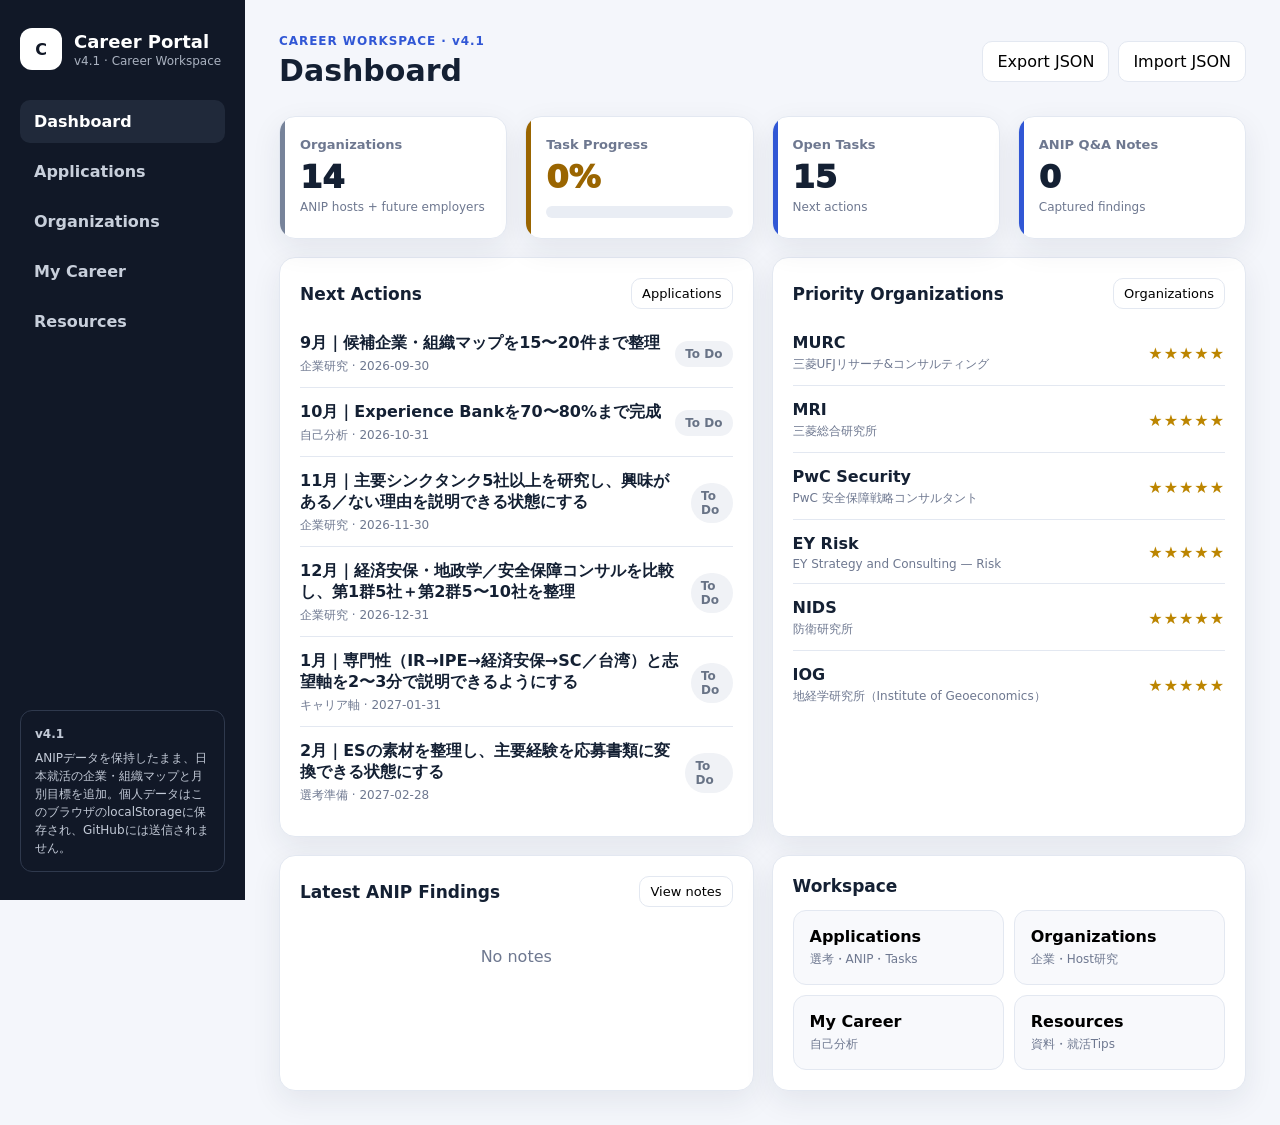
==== commit 16321ae5: "Load monthly career goals in portal" ====
--- a/index.html
+++ b/index.html
@@ -17,7 +17,7 @@
         <button class="nav-btn" data-view="career">My Career</button>
         <button class="nav-btn" data-view="resources">Resources</button>
       </nav>
-      <div class="sidebar-note"><strong>v4.1</strong><p>ANIPデータを保持したまま、日本就活の企業・組織マップを追加。個人データはこのブラウザのlocalStorageに保存され、GitHubには送信されません。</p></div>
+      <div class="sidebar-note"><strong>v4.1</strong><p>ANIPデータを保持したまま、日本就活の企業・組織マップと月別目標を追加。個人データはこのブラウザのlocalStorageに保存され、GitHubには送信されません。</p></div>
     </aside>
     <main class="main">
       <header class="topbar"><div><p class="eyebrow">CAREER WORKSPACE · v4.1</p><h2 id="page-title">Dashboard</h2></div><div class="top-actions"><button id="export-btn" class="ghost-btn">Export JSON</button><button id="import-btn" class="ghost-btn">Import JSON</button></div><input id="import-file" type="file" accept="application/json,.json" hidden></header>
@@ -31,5 +31,6 @@
   <div id="modal" class="modal hidden"><div class="modal-backdrop" data-close-modal></div><div class="modal-card"><button class="modal-close" data-close-modal>×</button><div id="modal-content"></div></div></div>
   <script src="app.js?v=4-beta-2"></script>
   <script src="career-map.js?v=4.1"></script>
+  <script src="career-goals.js?v=4.1"></script>
 </body>
 </html>
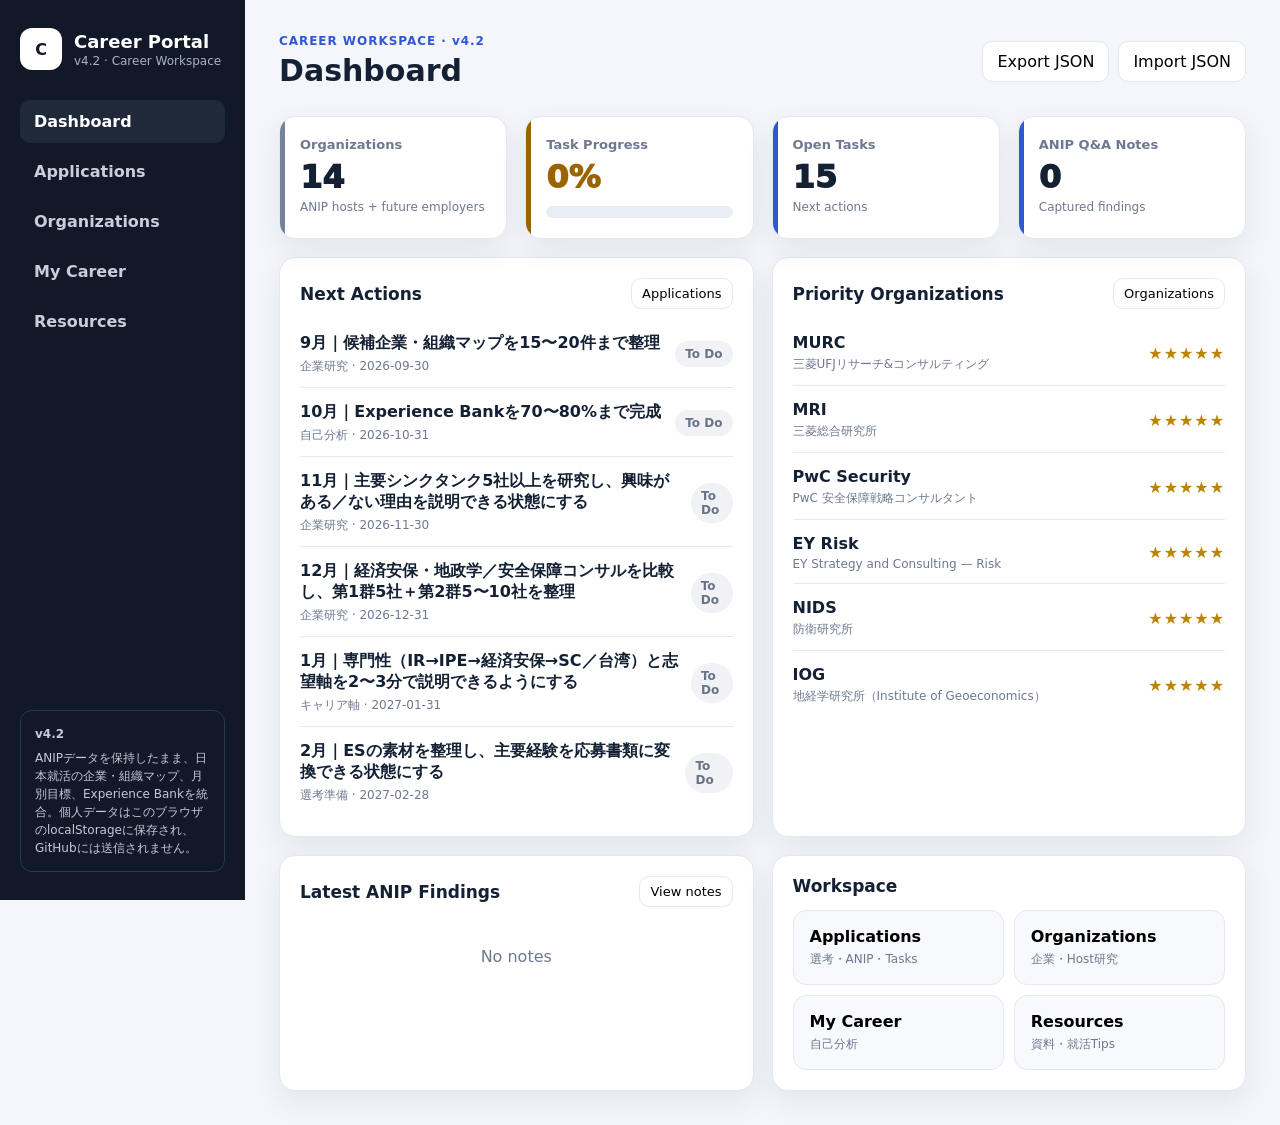
==== commit 20e02105: "Bump portal UI for Experience Bank" ====
--- a/index.html
+++ b/index.html
@@ -3,13 +3,13 @@
 <head>
   <meta charset="UTF-8" />
   <meta name="viewport" content="width=device-width, initial-scale=1.0" />
-  <title>Career Portal v4.1</title>
-  <link rel="stylesheet" href="styles.css?v=4-beta-2" />
+  <title>Career Portal v4.2</title>
+  <link rel="stylesheet" href="styles.css?v=4.2" />
 </head>
 <body>
   <div class="app-shell">
     <aside class="sidebar">
-      <div class="brand"><div class="brand-mark">C</div><div><h1>Career Portal</h1><p>v4.1 · Career Workspace</p></div></div>
+      <div class="brand"><div class="brand-mark">C</div><div><h1>Career Portal</h1><p>v4.2 · Career Workspace</p></div></div>
       <nav class="nav">
         <button class="nav-btn active" data-view="dashboard">Dashboard</button>
         <button class="nav-btn" data-view="applications">Applications</button>
@@ -17,10 +17,10 @@
         <button class="nav-btn" data-view="career">My Career</button>
         <button class="nav-btn" data-view="resources">Resources</button>
       </nav>
-      <div class="sidebar-note"><strong>v4.1</strong><p>ANIPデータを保持したまま、日本就活の企業・組織マップと月別目標を追加。個人データはこのブラウザのlocalStorageに保存され、GitHubには送信されません。</p></div>
+      <div class="sidebar-note"><strong>v4.2</strong><p>ANIPデータを保持したまま、日本就活の企業・組織マップ、月別目標、Experience Bankを統合。個人データはこのブラウザのlocalStorageに保存され、GitHubには送信されません。</p></div>
     </aside>
     <main class="main">
-      <header class="topbar"><div><p class="eyebrow">CAREER WORKSPACE · v4.1</p><h2 id="page-title">Dashboard</h2></div><div class="top-actions"><button id="export-btn" class="ghost-btn">Export JSON</button><button id="import-btn" class="ghost-btn">Import JSON</button></div><input id="import-file" type="file" accept="application/json,.json" hidden></header>
+      <header class="topbar"><div><p class="eyebrow">CAREER WORKSPACE · v4.2</p><h2 id="page-title">Dashboard</h2></div><div class="top-actions"><button id="export-btn" class="ghost-btn">Export JSON</button><button id="import-btn" class="ghost-btn">Import JSON</button></div><input id="import-file" type="file" accept="application/json,.json" hidden></header>
       <section id="dashboard" class="view active-view"></section>
       <section id="applications" class="view"></section>
       <section id="organizations" class="view"></section>
@@ -29,7 +29,7 @@
     </main>
   </div>
   <div id="modal" class="modal hidden"><div class="modal-backdrop" data-close-modal></div><div class="modal-card"><button class="modal-close" data-close-modal>×</button><div id="modal-content"></div></div></div>
-  <script src="app.js?v=4-beta-2"></script>
+  <script src="app.js?v=4.2"></script>
   <script src="career-map.js?v=4.1"></script>
   <script src="career-goals.js?v=4.1"></script>
 </body>
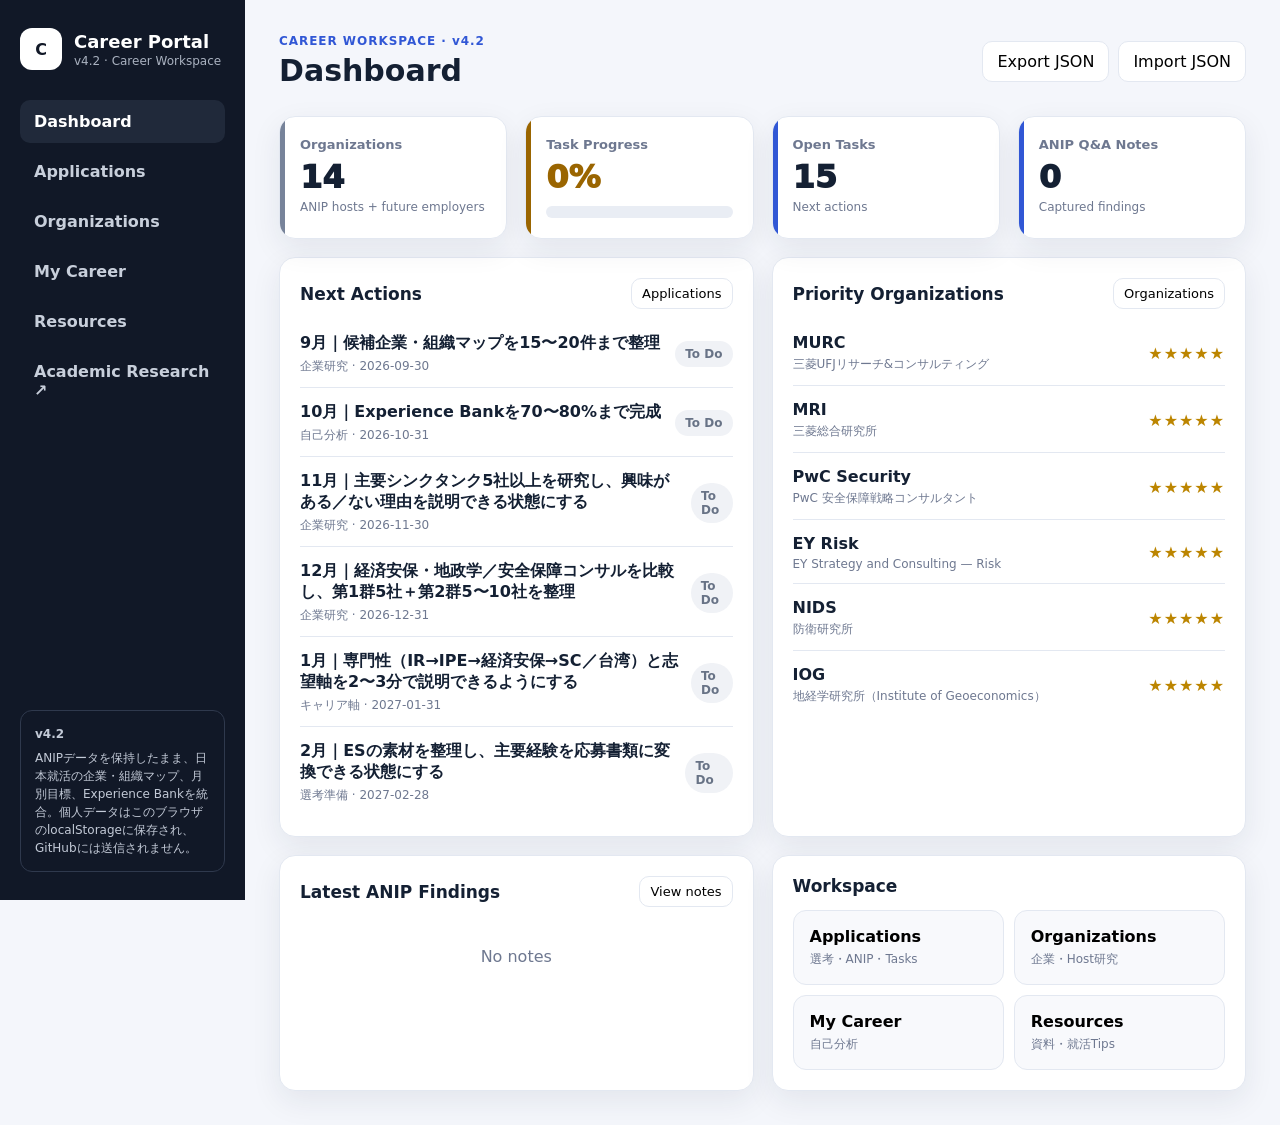
==== commit 0c364c6c: "Link academic research from Career Portal navigation" ====
--- a/index.html
+++ b/index.html
@@ -16,6 +16,7 @@
         <button class="nav-btn" data-view="organizations">Organizations</button>
         <button class="nav-btn" data-view="career">My Career</button>
         <button class="nav-btn" data-view="resources">Resources</button>
+        <a class="nav-btn" href="research.html" style="display:block;text-decoration:none">Academic Research ↗</a>
       </nav>
       <div class="sidebar-note"><strong>v4.2</strong><p>ANIPデータを保持したまま、日本就活の企業・組織マップ、月別目標、Experience Bankを統合。個人データはこのブラウザのlocalStorageに保存され、GitHubには送信されません。</p></div>
     </aside>
--- a/styles.css
+++ b/styles.css
@@ -1 +1,17 @@
 :root{--bg:#f4f6fb;--panel:#fff;--text:#142033;--muted:#6e7890;--line:#e3e8f1;--accent:#3157d5;--accent-soft:#edf2ff;--good:#16714a;--good-soft:#e5f6ee;--warn:#9a6500;--warn-soft:#fff3d7;--danger:#a23d3d;--todo:#687386;--todo-soft:#f0f2f6;--shadow:0 10px 30px rgba(24,36,64,.08)}*{box-sizing:border-box}body{margin:0;font-family:Inter,ui-sans-serif,system-ui,-apple-system,BlinkMacSystemFont,"Segoe UI",sans-serif;color:var(--text);background:var(--bg)}button,input,textarea,select{font:inherit}button{cursor:pointer}.app-shell{min-height:100vh;display:grid;grid-template-columns:245px 1fr}.sidebar{background:#111827;color:#fff;padding:28px 20px;display:flex;flex-direction:column;gap:30px;position:sticky;top:0;height:100vh;overflow:auto}.brand{display:flex;align-items:center;gap:12px}.brand-mark{width:42px;height:42px;border-radius:12px;display:grid;place-items:center;background:#fff;color:#111827;font-weight:900}.brand h1{margin:0;font-size:18px}.brand p{margin:2px 0 0;font-size:12px;color:#aab2c0}.nav{display:grid;gap:7px}.nav-btn{border:0;background:transparent;color:#c8cfdb;text-align:left;padding:12px 14px;border-radius:10px;font-weight:650}.nav-btn:hover,.nav-btn.active{background:#20293a;color:#fff;font-weight:800}.sidebar-note{margin-top:auto;padding:14px;border:1px solid #2f394d;border-radius:12px;color:#c3cad7;font-size:12px;line-height:1.5}.sidebar-note p{margin:6px 0 0}.main{padding:34px;min-width:0}.topbar{display:flex;align-items:center;justify-content:space-between;gap:20px;margin-bottom:28px}.eyebrow{margin:0 0 5px;color:var(--accent);font-size:12px;font-weight:900;letter-spacing:.08em}.topbar h2{margin:0;font-size:30px}.top-actions,.toolbar,.action-row,.form-actions,.subtabs{display:flex;gap:9px;flex-wrap:wrap}.ghost-btn,.primary-btn,.small-btn,.calendar-btn{border-radius:10px;padding:10px 14px;border:1px solid var(--line);background:#fff}.primary-btn{background:var(--accent);color:#fff;border-color:var(--accent);font-weight:800}.small-btn,.calendar-btn{padding:7px 10px;font-size:13px}.calendar-btn{color:var(--accent);font-weight:750}.view{display:none}.active-view{display:block}.grid{display:grid;gap:18px}.grid-4{grid-template-columns:repeat(4,minmax(0,1fr))}.grid-2{grid-template-columns:repeat(2,minmax(0,1fr))}.card{background:var(--panel);border:1px solid var(--line);border-radius:16px;padding:20px;box-shadow:var(--shadow)}.card h3{margin:0 0 14px;font-size:17px}.card h4{margin:16px 0 7px;font-size:13px}.metric-card{position:relative;overflow:hidden}.metric-card:before{content:"";position:absolute;inset:0 auto 0 0;width:5px;background:var(--accent)}.metric-card.good:before{background:var(--good)}.metric-card.warn:before{background:var(--warn)}.metric-card.neutral:before{background:#77839a}.metric-label{color:var(--muted);font-size:13px;font-weight:800}.metric-value{font-size:32px;font-weight:950;margin-top:6px}.metric-foot,.row-sub,.muted{font-size:12px;color:var(--muted);margin-top:4px}.metric-card.good .metric-value{color:var(--good)}.metric-card.warn .metric-value{color:var(--warn)}.section-head,.list-row,.host-top,.link-item{display:flex;align-items:center;justify-content:space-between;gap:12px}.section-head{margin-bottom:12px}.section-head h3{margin:0}.list{display:grid;gap:2px}.list-row{padding:12px 0;border-bottom:1px solid var(--line)}.list-row:last-child{border:0}.row-title{font-weight:800}.badge{display:inline-flex;padding:6px 10px;border-radius:999px;font-size:12px;font-weight:850;background:var(--todo-soft);color:var(--todo)}.badge.done{background:var(--good-soft);color:var(--good)}.badge.progress{background:var(--accent-soft);color:var(--accent)}.badge.ready{background:var(--warn-soft);color:var(--warn)}.progress-wrap{margin-top:10px}.progress{height:12px;border-radius:999px;background:#e9edf4;overflow:hidden}.progress>span{display:block;height:100%;background:linear-gradient(90deg,#3157d5,#6481e5)}.progress.good>span{background:linear-gradient(90deg,#16714a,#42a477)}.stars{color:#bc8500;letter-spacing:1px;font-weight:850}.host-name{margin:0;font-size:21px}.tags{display:flex;gap:7px;flex-wrap:wrap;margin:14px 0}.tag{padding:5px 8px;border-radius:8px;background:var(--accent-soft);color:#3a4ba4;font-size:12px;font-weight:750}.host-notes{color:var(--muted);font-size:13px;line-height:1.55;min-height:42px}.host-card:hover{transform:translateY(-2px);transition:.15s}.note-box{padding:14px;background:#f8f9fc;border:1px solid var(--line);border-radius:12px;line-height:1.55;white-space:pre-wrap}.note-box+.note-box{margin-top:10px}.qa-card{border-left:4px solid var(--accent)}.qa-date{font-size:12px;color:var(--accent);font-weight:900}.input,.textarea,.select{width:100%;border:1px solid var(--line);border-radius:10px;padding:10px 12px;background:#fff;color:var(--text)}.textarea{min-height:115px;resize:vertical}.form-field{display:grid;gap:6px;margin-top:12px}.form-field label{font-size:12px;color:var(--muted);font-weight:850}.form-grid{display:grid;grid-template-columns:1fr 1fr;gap:14px}.form-actions{justify-content:flex-end;margin-top:16px}.checkline{display:flex;align-items:flex-start;gap:10px}.checkline input{margin-top:4px}.checkline.done .row-title{text-decoration:line-through;color:var(--muted)}.modal{position:fixed;inset:0;z-index:30;display:grid;place-items:center;padding:24px}.modal.hidden{display:none}.modal-backdrop{position:absolute;inset:0;background:rgba(12,18,30,.45)}.modal-card{position:relative;z-index:1;width:min(820px,100%);max-height:88vh;overflow:auto;background:#fff;border-radius:18px;padding:24px;box-shadow:0 22px 60px rgba(0,0,0,.25)}.modal-close{position:absolute;top:12px;right:14px;border:0;background:transparent;font-size:28px;color:#7a8396}.detail-grid{display:grid;gap:18px}.detail-section h4{margin:0 0 8px}.link-list{display:grid;gap:10px}.link-item{padding:13px;border:1px solid var(--line);border-radius:12px}.link-item a{color:var(--accent);font-weight:800;text-decoration:none}.link-meta{font-size:12px;color:var(--muted);margin-top:4px}.empty{color:var(--muted);text-align:center;padding:28px 10px}.subtabs{margin-bottom:16px;border-bottom:1px solid var(--line)}.subtab{border:0;background:transparent;padding:10px 14px;color:var(--muted);font-weight:750;border-bottom:3px solid transparent}.subtab.active{color:var(--accent);border-color:var(--accent)}.hub-grid{display:grid;grid-template-columns:1fr 1fr;gap:10px}.hub-grid button{border:1px solid var(--line);border-radius:13px;background:#f8f9fc;padding:16px;text-align:left}.hub-grid button:hover{border-color:#b7c4ed;background:var(--accent-soft)}.hub-grid strong,.hub-grid span{display:block}.hub-grid span{font-size:12px;color:var(--muted);margin-top:5px}@media(max-width:1000px){.grid-4{grid-template-columns:repeat(2,1fr)}.grid-2{grid-template-columns:1fr}}@media(max-width:760px){.app-shell{grid-template-columns:1fr}.sidebar{position:static;height:auto}.nav{grid-template-columns:repeat(2,1fr)}.main{padding:20px}.grid-4,.form-grid{grid-template-columns:1fr}.topbar,.list-row{align-items:flex-start;flex-direction:column}.hub-grid{grid-template-columns:1fr}}
+
+.experience-summary{display:flex;gap:28px;margin:14px 0 18px;padding:16px 20px;background:#fff;border:1px solid var(--line);border-radius:14px}.experience-summary div{display:flex;align-items:baseline;gap:8px}.experience-summary strong{font-size:24px}.experience-summary span{font-size:12px;color:var(--muted);font-weight:750}.experience-card{border-top:4px solid #77839a}.experience-card h3{margin-top:12px}.experience-meta{display:flex;align-items:center;justify-content:space-between;gap:10px}.experience-core{padding:13px 14px;border-left:3px solid var(--accent);background:var(--accent-soft);border-radius:0 10px 10px 0;font-weight:800;line-height:1.55}.detail-core{margin:16px 0 4px}.experience-detail-head{display:flex;justify-content:space-between;gap:18px;align-items:flex-start}.experience-detail-head h3{font-size:22px;margin:10px 0 0}@media(max-width:760px){.experience-summary,.experience-detail-head{flex-direction:column}.experience-summary{gap:8px}}
+
+/* Experience Bank: prevent category badges from being vertically clipped */
+.experience-card .experience-meta{overflow:visible;min-height:30px}
+.experience-card .experience-meta .badge,
+.experience-detail-head .experience-meta .badge{
+  display:inline-flex;
+  align-items:center;
+  min-height:28px;
+  height:auto;
+  line-height:1.25;
+  padding:6px 10px;
+  overflow:visible;
+}
+.experience-card{overflow:visible}
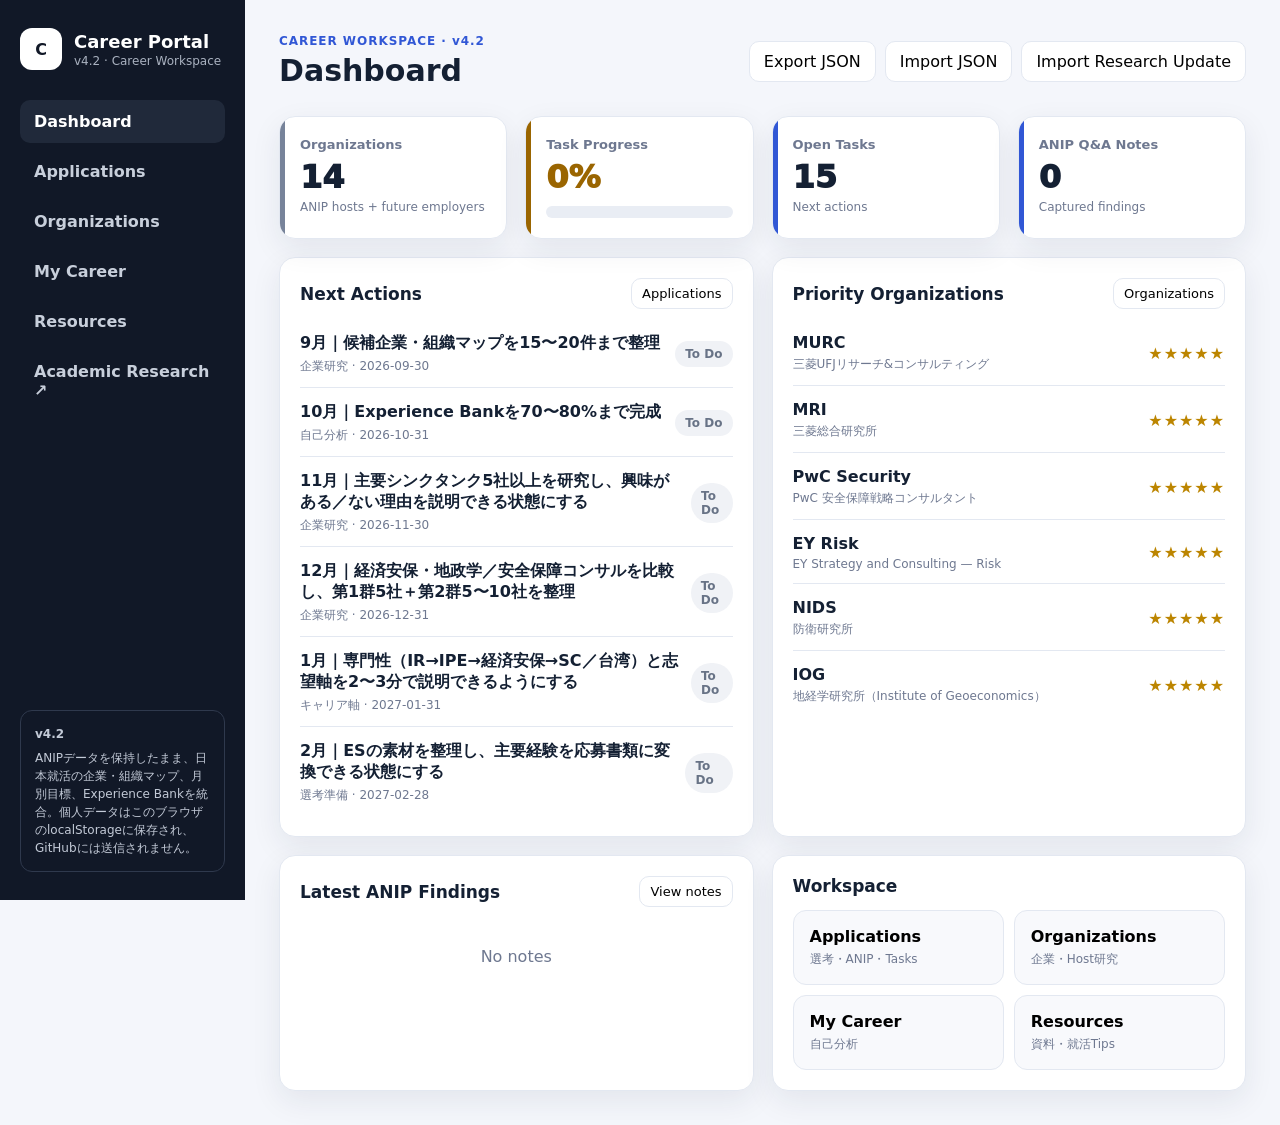
==== commit a6123835: "Enable local research update import" ====
--- a/index.html
+++ b/index.html
@@ -33,5 +33,6 @@
   <script src="app.js?v=4.2"></script>
   <script src="career-map.js?v=4.1"></script>
   <script src="career-goals.js?v=4.1"></script>
+  <script src="research-update.js?v=1"></script>
 </body>
 </html>
